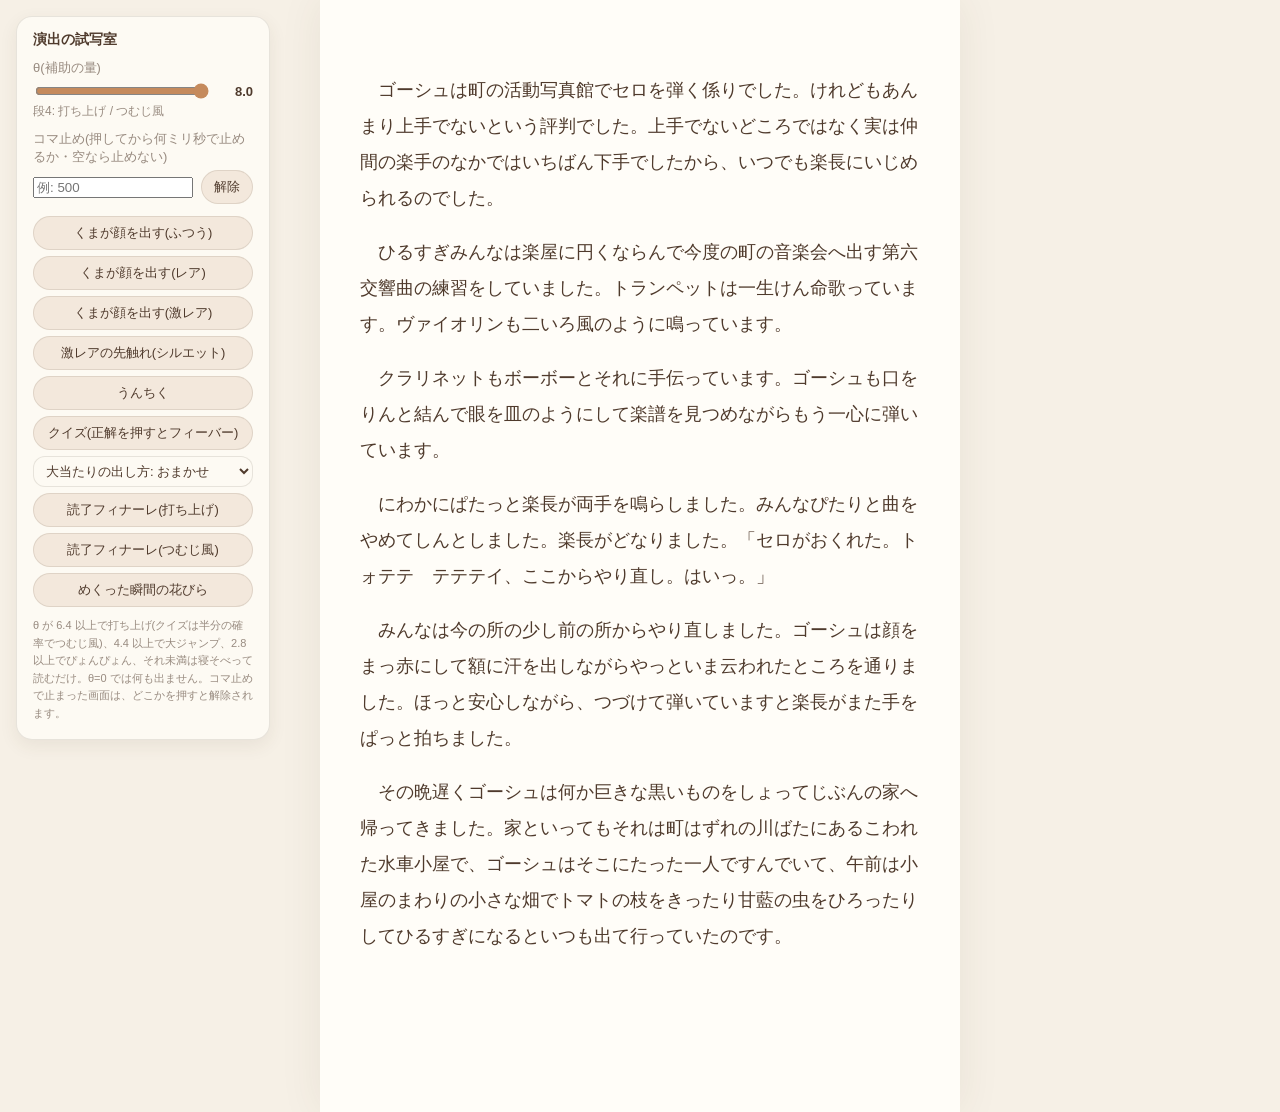
==== tools/preview/index.html @ f5c330c1 "テイストを「静と動」に: くまをポーズ集の絵に・正解と読了のフィーバー・記録の画面を静かに・アイコン / 問いの欄を速く・本と関係ない頼みは断る - 見た目: ダッシュボード・popup・初回の案内を" ====
<!doctype html>
<!--
  読書中の演出の試写室。拡張を入れずに、くまの動き(顔を出す・うんちく・クイズ正解・読了)を θ ごとに見る。

    python3 -m http.server 8000      (リポジトリの一番上で)
    → http://localhost:8000/tools/preview/

  ES モジュールなので file:// では開けない。動きを減らす設定は DevTools の Rendering →
  「Emulate CSS media feature prefers-reduced-motion」で試す。
-->
<html lang="ja">
  <head>
    <meta charset="utf-8" />
    <meta name="viewport" content="width=device-width, initial-scale=1" />
    <title>よみりん 演出の試写室</title>
    <style>
      :root {
        --bg: #f6f0e6;
        --paper: #fdfaf3;
        --ink: #4f3a2c;
        --muted: rgba(79, 58, 44, 0.58);
        --faint: rgba(79, 58, 44, 0.12);
        font-family: 'Hiragino Maru Gothic ProN', 'Zen Maru Gothic', 'M PLUS Rounded 1c', sans-serif;
        color: var(--ink);
      }
      body {
        margin: 0;
        background: var(--bg);
        min-height: 100vh;
      }
      .book {
        max-width: 640px;
        margin: 0 auto;
        padding: 72px 40px 140px;
        background: #fffdf8;
        min-height: 100vh;
        box-sizing: border-box;
        font-family: 'Hiragino Mincho ProN', 'Yu Mincho', serif;
        font-size: 18px;
        line-height: 2;
        box-shadow: 0 0 40px rgba(79, 58, 44, 0.08);
      }
      .book p {
        margin: 0 0 1em;
        text-indent: 1em;
      }
      .panel {
        position: fixed;
        left: 16px;
        top: 16px;
        width: 220px;
        background: var(--paper);
        border: 1px solid var(--faint);
        border-radius: 16px;
        box-shadow: 0 6px 18px rgba(79, 58, 44, 0.08);
        padding: 14px 16px 16px;
        font-size: 13px;
      }
      .panel h1 {
        margin: 0 0 10px;
        font-size: 14px;
        font-weight: 700;
      }
      .panel label {
        display: block;
        color: var(--muted);
        margin: 10px 0 4px;
      }
      .theta {
        display: flex;
        align-items: center;
        gap: 8px;
      }
      .theta input {
        flex: 1;
        min-width: 0;
        accent-color: #c58a5c;
      }
      .theta output {
        width: 2.6em;
        text-align: right;
        font-variant-numeric: tabular-nums;
        font-weight: 700;
      }
      .tier {
        color: var(--muted);
        font-size: 12px;
        margin-top: 2px;
      }
      .buttons {
        display: grid;
        gap: 6px;
        margin-top: 12px;
      }
      button {
        font: inherit;
        color: var(--ink);
        background: #f3e8dc;
        border: 1px solid var(--faint);
        border-radius: 999px;
        padding: 7px 12px;
        cursor: pointer;
      }
      select {
        font: inherit;
        color: var(--ink);
        background: var(--paper);
        border: 1px solid var(--faint);
        border-radius: 12px;
        padding: 6px 8px;
      }
      button:hover {
        background: #ecd7c3;
      }
      .hint {
        color: var(--muted);
        font-size: 11px;
        line-height: 1.6;
        margin: 10px 0 0;
      }
    </style>
  </head>
  <body>
    <main class="book" id="book">
      <p>ゴーシュは町の活動写真館でセロを弾く係りでした。けれどもあんまり上手でないという評判でした。上手でないどころではなく実は仲間の楽手のなかではいちばん下手でしたから、いつでも楽長にいじめられるのでした。</p>
      <p>ひるすぎみんなは楽屋に円くならんで今度の町の音楽会へ出す第六交響曲の練習をしていました。トランペットは一生けん命歌っています。ヴァイオリンも二いろ風のように鳴っています。</p>
      <p>クラリネットもボーボーとそれに手伝っています。ゴーシュも口をりんと結んで眼を皿のようにして楽譜を見つめながらもう一心に弾いています。</p>
      <p>にわかにぱたっと楽長が両手を鳴らしました。みんなぴたりと曲をやめてしんとしました。楽長がどなりました。「セロがおくれた。トォテテ　テテテイ、ここからやり直し。はいっ。」</p>
      <p>みんなは今の所の少し前の所からやり直しました。ゴーシュは顔をまっ赤にして額に汗を出しながらやっといま云われたところを通りました。ほっと安心しながら、つづけて弾いていますと楽長がまた手をぱっと拍ちました。</p>
      <p>その晩遅くゴーシュは何か巨きな黒いものをしょってじぶんの家へ帰ってきました。家といってもそれは町はずれの川ばたにあるこわれた水車小屋で、ゴーシュはそこにたった一人ですんでいて、午前は小屋のまわりの小さな畑でトマトの枝をきったり甘藍の虫をひろったりしてひるすぎになるといつも出て行っていたのです。</p>
    </main>

    <aside class="panel">
      <h1>演出の試写室</h1>
      <label for="theta">θ(補助の量)</label>
      <div class="theta">
        <input id="theta" type="range" min="0" max="8" step="0.1" value="8" />
        <output id="theta-out">8.0</output>
      </div>
      <div class="tier" id="tier"></div>
      <label for="freeze">コマ止め(押してから何ミリ秒で止めるか・空なら止めない)</label>
      <div class="theta">
        <input id="freeze" type="number" min="0" step="50" placeholder="例: 500" />
        <button id="thaw" type="button">解除</button>
      </div>
      <div class="buttons">
        <button id="peek" type="button">くまが顔を出す(ふつう)</button>
        <button id="peek-rare" type="button">くまが顔を出す(レア)</button>
        <button id="peek-epic" type="button">くまが顔を出す(激レア)</button>
        <button id="herald" type="button">激レアの先触れ(シルエット)</button>
        <button id="trivia" type="button">うんちく</button>
        <button id="quiz" type="button">クイズ(正解を押すとフィーバー)</button>
        <select id="variant" aria-label="大当たりの出し方">
          <option value="">大当たりの出し方: おまかせ</option>
          <option value="launch">大当たり: 打ち上げ(虹に乗る)</option>
          <option value="tornado">大当たり: つむじ風</option>
        </select>
        <button id="finale" type="button">読了フィナーレ(打ち上げ)</button>
        <button id="tornado" type="button">読了フィナーレ(つむじ風)</button>
        <button id="shower" type="button">めくった瞬間の花びら</button>
      </div>
      <p class="hint">θ が 6.4 以上で打ち上げ(クイズは半分の確率でつむじ風)、4.4 以上で大ジャンプ、2.8 以上でぴょんぴょん、それ未満は寝そべって読むだけ。θ=0 では何も出ません。コマ止めで止まった画面は、どこかを押すと解除されます。</p>
    </aside>

    <script type="module" src="./preview.js"></script>
  </body>
</html>
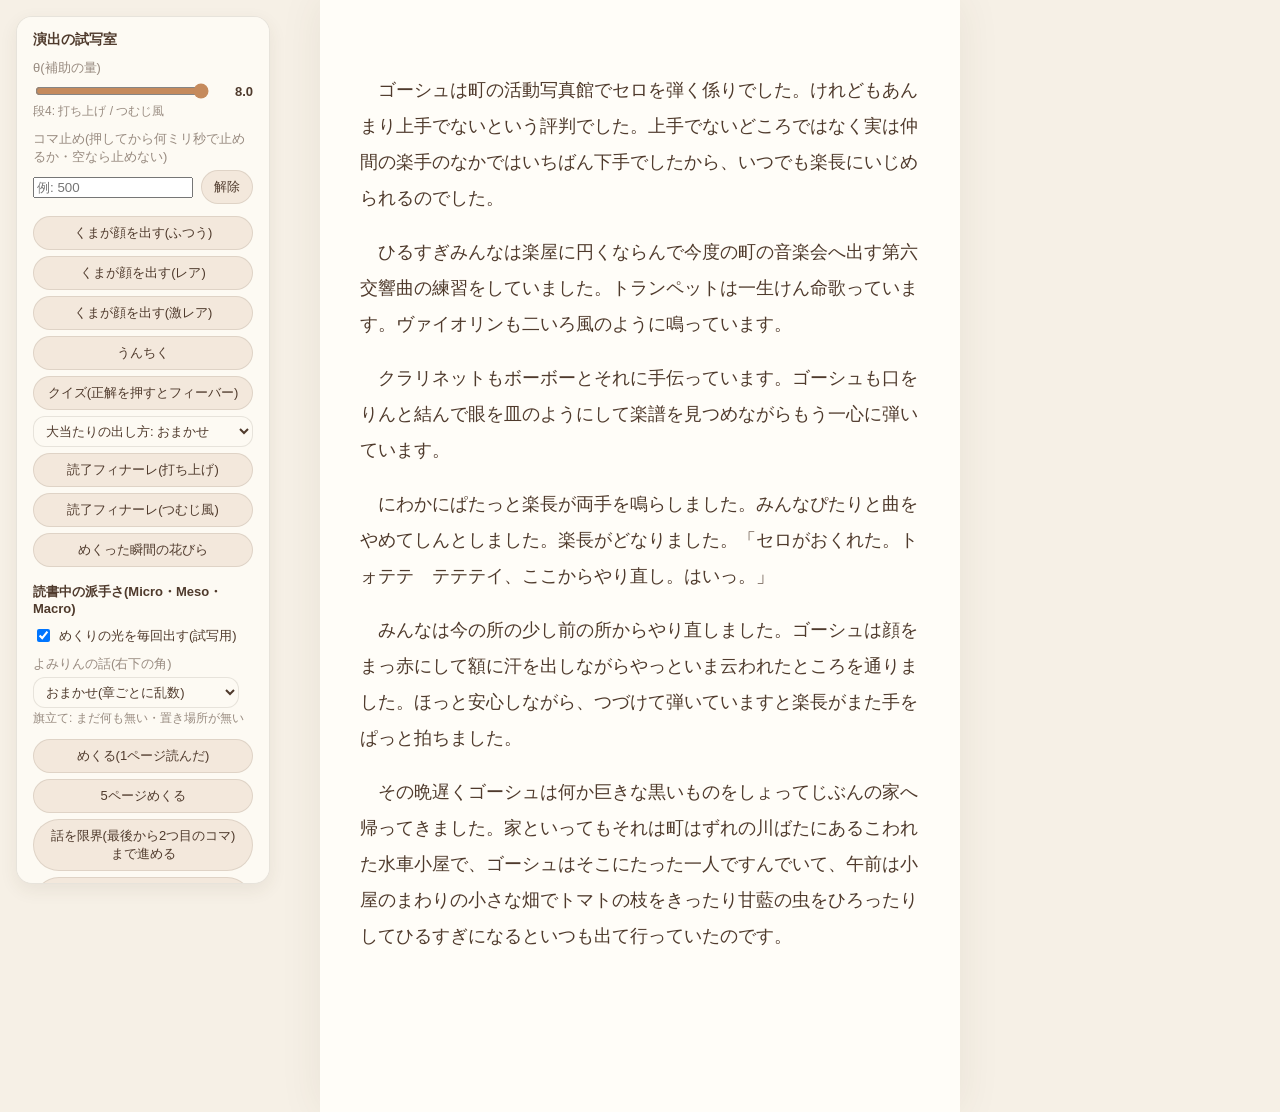
==== commit 68200230: "読書中の派手さを「よみりんの小さなストーリー」に: 右下の角で18話を進め、章の終わりにオチ・余白の飾りは止めた・読み終えた画面で読了フィナーレ・本文の見つけ方を book-text.js にまとめた" ====
--- a/tools/preview/index.html
+++ b/tools/preview/index.html
@@ -55,6 +55,19 @@
         box-shadow: 0 6px 18px rgba(79, 58, 44, 0.08);
         padding: 14px 16px 16px;
         font-size: 13px;
+        max-height: calc(100vh - 64px);
+        overflow: auto;
+      }
+      .panel h2 {
+        margin: 16px 0 6px;
+        font-size: 13px;
+        font-weight: 700;
+      }
+      .check {
+        display: flex !important;
+        gap: 6px;
+        align-items: center;
+        color: var(--ink) !important;
       }
       .panel h1 {
         margin: 0 0 10px;
@@ -147,7 +160,6 @@
         <button id="peek" type="button">くまが顔を出す(ふつう)</button>
         <button id="peek-rare" type="button">くまが顔を出す(レア)</button>
         <button id="peek-epic" type="button">くまが顔を出す(激レア)</button>
-        <button id="herald" type="button">激レアの先触れ(シルエット)</button>
         <button id="trivia" type="button">うんちく</button>
         <button id="quiz" type="button">クイズ(正解を押すとフィーバー)</button>
         <select id="variant" aria-label="大当たりの出し方">
@@ -159,6 +171,22 @@
         <button id="tornado" type="button">読了フィナーレ(つむじ風)</button>
         <button id="shower" type="button">めくった瞬間の花びら</button>
       </div>
+      <h2>読書中の派手さ(Micro・Meso・Macro)</h2>
+      <label class="check"><input id="flash-always" type="checkbox" checked /> めくりの光を毎回出す(試写用)</label>
+      <label for="story">よみりんの話(右下の角)</label>
+      <select id="story" aria-label="よみりんの話">
+        <option value="">おまかせ(章ごとに乱数)</option>
+      </select>
+      <div class="tier" id="story-state"></div>
+      <div class="buttons">
+        <button id="advance" type="button">めくる(1ページ読んだ)</button>
+        <button id="advance5" type="button">5ページめくる</button>
+        <button id="story-limit" type="button">話を限界(最後から2つ目のコマ)まで進める</button>
+        <button id="premo-rare" type="button">予告を仕込む: レア(3めくりで当たり)</button>
+        <button id="premo-epic" type="button">予告を仕込む: 激レア(5めくりで当たり)</button>
+        <button id="chapter" type="button">章の終わり(Macro)</button>
+      </div>
+      <p class="hint">めくるたびに、右下の角のよみりんの話が確率で1コマ進み(何もない回もある)、縁の色が少しずつ育ちます(読んでいる間は動きません)。話は最後から2つ目のコマで止まって待ちます。予告は話の近くに、金の星 → くまの耳 → 虹のかけら。章の終わりで話がオチて(弾ける・崩れる・飛んでいく・仕上がる・寝たまま…)「章 読了!!」。h キーでこのパネルを隠せます。</p>
       <p class="hint">θ が 6.4 以上で打ち上げ(クイズは半分の確率でつむじ風)、4.4 以上で大ジャンプ、2.8 以上でぴょんぴょん、それ未満は寝そべって読むだけ。θ=0 では何も出ません。コマ止めで止まった画面は、どこかを押すと解除されます。</p>
     </aside>
 
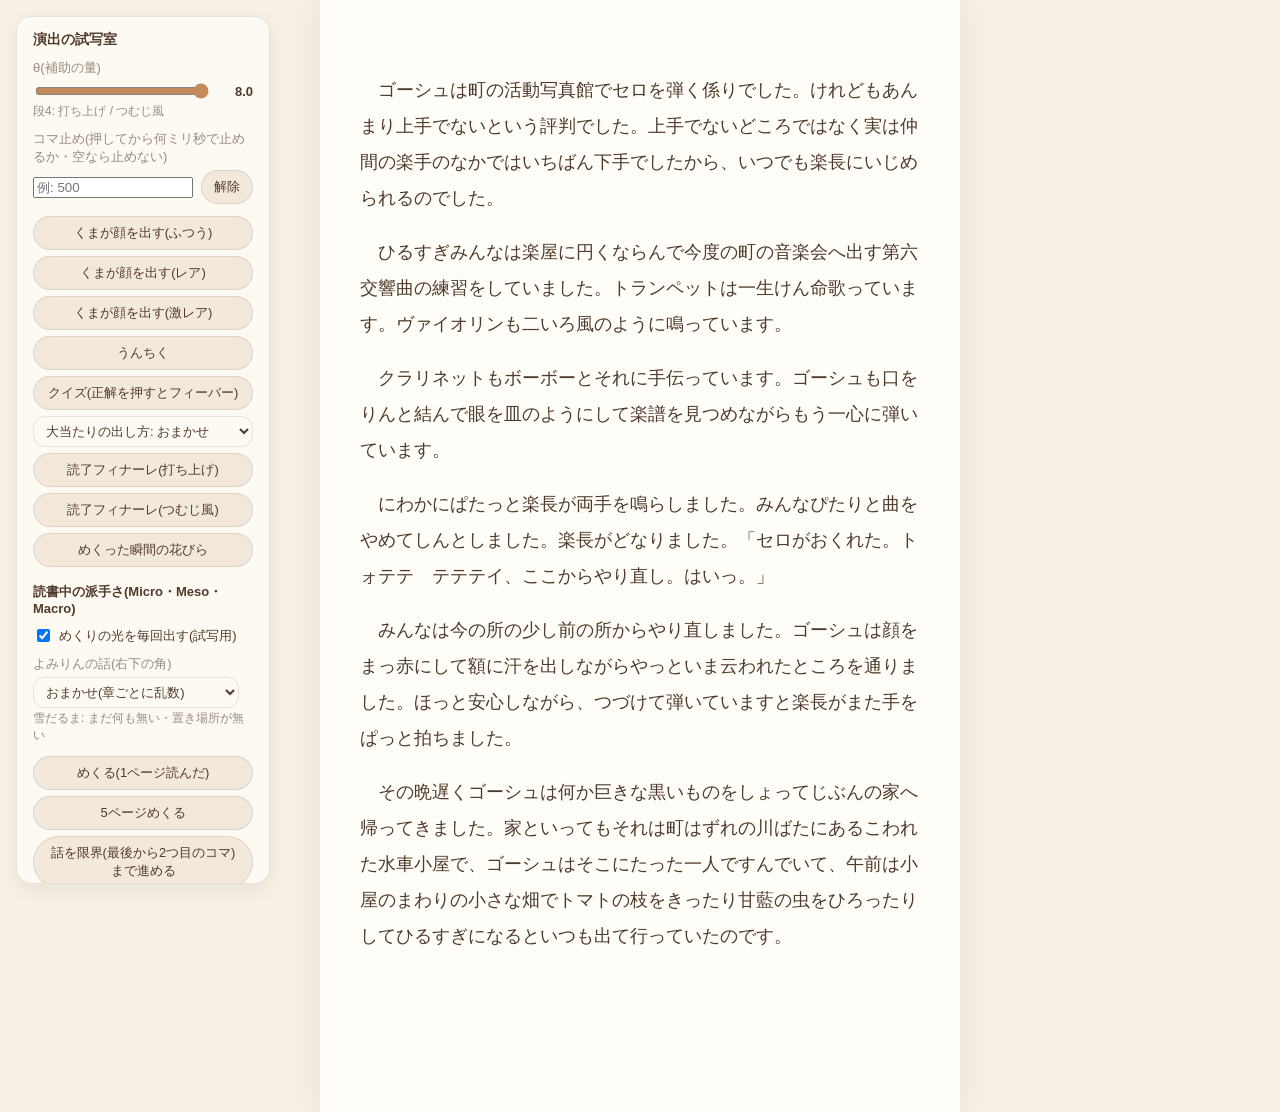
==== commit eb6ac15b: "よみりんの話の1コマ目を最初のめくりで必ず出す・飾りを止めている間はヒントの花も置かない・話を置けないときは余白の幅を記録に出す - 1コマ目は最初のめくりで必ず出る(6秒に満たなくても)。そのあとは" ====
--- a/tools/preview/index.html
+++ b/tools/preview/index.html
@@ -186,7 +186,7 @@
         <button id="premo-epic" type="button">予告を仕込む: 激レア(5めくりで当たり)</button>
         <button id="chapter" type="button">章の終わり(Macro)</button>
       </div>
-      <p class="hint">めくるたびに、右下の角のよみりんの話が確率で1コマ進み(何もない回もある)、縁の色が少しずつ育ちます(読んでいる間は動きません)。話は最後から2つ目のコマで止まって待ちます。予告は話の近くに、金の星 → くまの耳 → 虹のかけら。章の終わりで話がオチて(弾ける・崩れる・飛んでいく・仕上がる・寝たまま…)「章 読了!!」。h キーでこのパネルを隠せます。</p>
+      <p class="hint">最初のめくりで右下の角によみりんの話が現れ、そのあとはめくるたびに確率で1コマ進み(何もない回もある)、縁の色が少しずつ育ちます(読んでいる間は動きません)。話は最後から2つ目のコマで止まって待ちます。予告は話の近くに、金の星 → くまの耳 → 虹のかけら。章の終わりで話がオチて(弾ける・崩れる・飛んでいく・仕上がる・寝たまま…)「章 読了!!」。h キーでこのパネルを隠せます。</p>
       <p class="hint">θ が 6.4 以上で打ち上げ(クイズは半分の確率でつむじ風)、4.4 以上で大ジャンプ、2.8 以上でぴょんぴょん、それ未満は寝そべって読むだけ。θ=0 では何も出ません。コマ止めで止まった画面は、どこかを押すと解除されます。</p>
     </aside>
 
